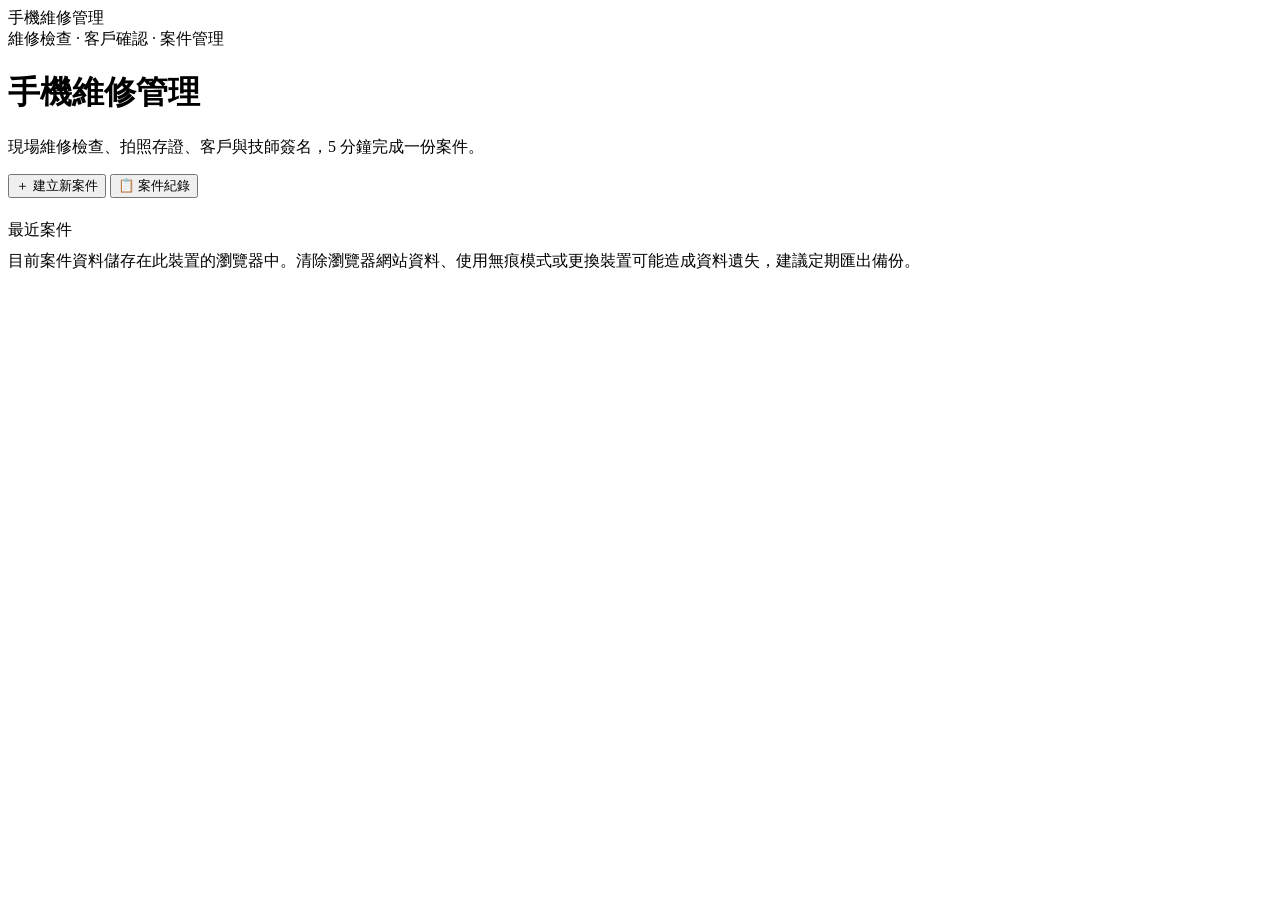
==== index.html @ 0b681167 "Add index.html" ====
<!DOCTYPE html>
<html lang="zh-Hant">
<head>
<meta charset="UTF-8" />
<meta name="viewport" content="width=device-width, initial-scale=1, viewport-fit=cover, maximum-scale=1" />
<title>手機維修管理</title>
<link rel="stylesheet" href="css/style.css" />
</head>
<body>
<div class="app-shell">

  <div class="topbar">
    <div class="topbar-row">
      <div class="topbar-titles">
        <div class="topbar-brand" id="brandLabel"></div>
        <div class="topbar-title">手機維修管理</div>
        <div class="topbar-sub">維修檢查 · 客戶確認 · 案件管理</div>
      </div>
    </div>
  </div>

  <div class="home-hero">
    <div class="brand" id="brandLabel2"></div>
    <h1>手機維修管理</h1>
    <p>現場維修檢查、拍照存證、客戶與技師簽名，5 分鐘完成一份案件。</p>
    <div class="draft-banner" id="draftBanner" style="display:none;">
      <span id="draftBannerText"></span>
      <button class="btn btn-sm btn-secondary" id="draftBannerBtn" type="button">查看</button>
    </div>
  </div>

  <div class="page-pad">
    <div class="stack">
      <button class="btn btn-primary" id="btnNewCase" type="button">
        <span class="btn-icon">＋</span> 建立新案件
      </button>
      <button class="btn btn-dark" id="btnRecords" type="button">📋 案件紀錄</button>
      <button class="btn btn-secondary" id="btnContinueDraft" type="button" style="display:none;">✏️ 繼續未完成案件</button>
    </div>

    <div class="section" style="margin-top:22px;">
      <div class="card-title" style="margin-bottom:10px;">最近案件</div>
      <div id="recentList" class="stack"></div>
    </div>

    <div class="storage-warning" style="margin-top:6px;">
      目前案件資料儲存在此裝置的瀏覽器中。清除瀏覽器網站資料、使用無痕模式或更換裝置可能造成資料遺失，建議定期匯出備份。
    </div>
  </div>
</div>

<script src="js/config.js"></script>
<script src="js/utils.js"></script>
<script src="js/db.js"></script>
<script src="js/home.js"></script>
</body>
</html>
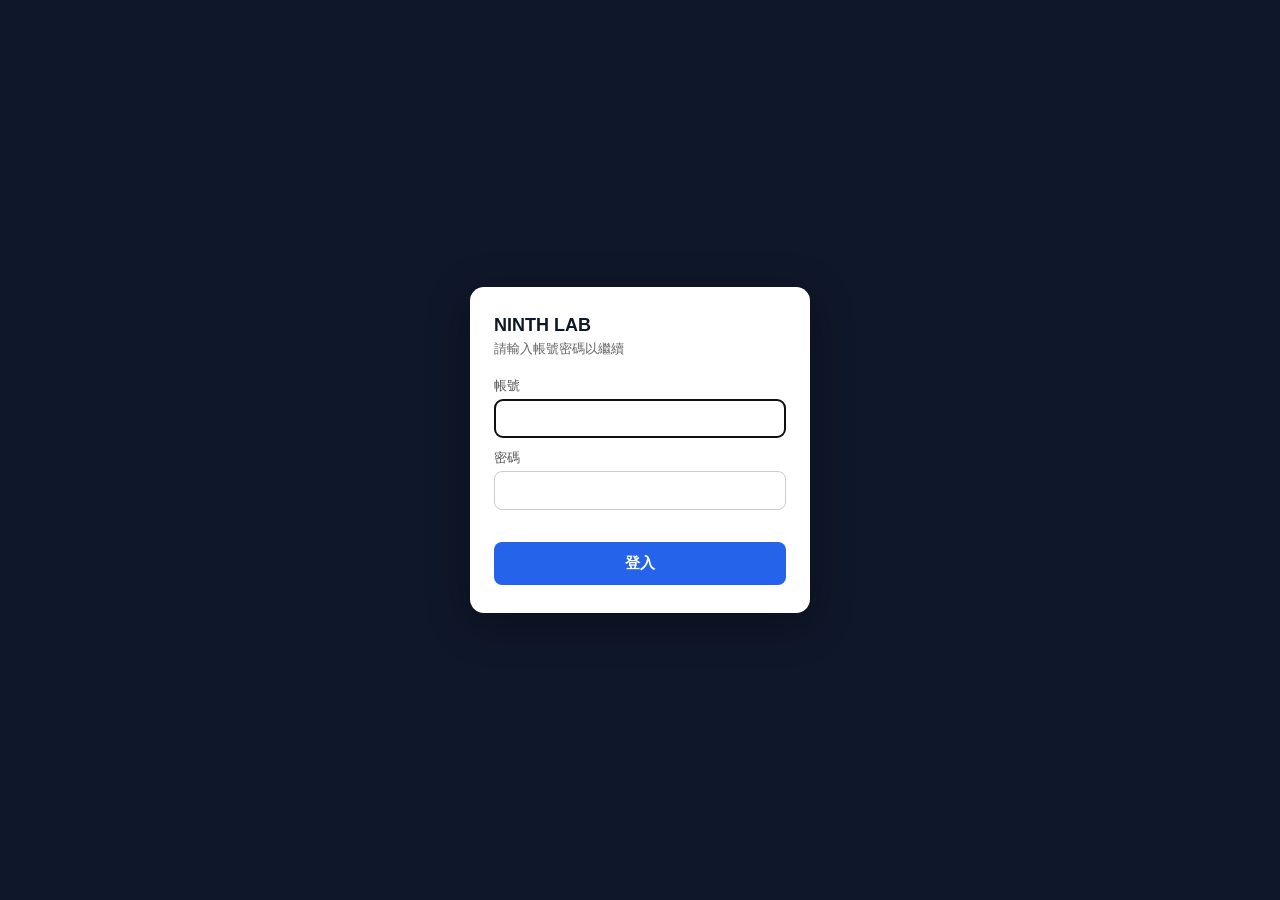
==== commit 71c13492: "Add files via upload" ====
--- a/index.html
+++ b/index.html
@@ -3,6 +3,7 @@
 <head>
 <meta charset="UTF-8" />
 <meta name="viewport" content="width=device-width, initial-scale=1, viewport-fit=cover, maximum-scale=1" />
+<script src="js/auth.js"></script>
 <title>手機維修管理</title>
 <link rel="stylesheet" href="css/style.css" />
 </head>
--- a/css/style.css
+++ b/css/style.css
@@ -0,0 +1,365 @@
+/* ============================================================
+ * style.css - 手機維修管理系統 設計系統
+ * 風格：專業／簡潔／科技感／高級（黑・白・深灰 + 藍色主色）
+ * 原則：手機優先、大按鈕、禁止水平捲動
+ * ============================================================ */
+
+:root {
+  --c-bg: #f4f5f7;
+  --c-surface: #ffffff;
+  --c-ink: #14171f;
+  --c-ink-dim: #5c6270;
+  --c-border: #e3e5ea;
+  --c-primary: #2563eb;
+  --c-primary-dark: #1d4ed8;
+  --c-primary-tint: #eaf0ff;
+  --c-dark: #12141a;
+  --c-danger: #dc2626;
+  --c-danger-tint: #fdecec;
+  --c-success: #16a34a;
+  --c-success-tint: #eafaf0;
+  --c-warn: #d97706;
+  --c-warn-tint: #fff4e5;
+  --radius: 14px;
+  --radius-sm: 10px;
+  --shadow: 0 2px 10px rgba(20, 23, 31, 0.06);
+  --shadow-lg: 0 8px 28px rgba(20, 23, 31, 0.14);
+  --tap: 52px; /* 最小觸控高度 */
+}
+
+* { box-sizing: border-box; }
+html, body { margin: 0; padding: 0; }
+html { -webkit-text-size-adjust: 100%; overflow-x: hidden; }
+body {
+  font-family: -apple-system, BlinkMacSystemFont, "Segoe UI", "PingFang TC", "Noto Sans TC", "Microsoft JhengHei", sans-serif;
+  background: var(--c-bg);
+  color: var(--c-ink);
+  overflow-x: hidden;
+  width: 100%;
+  -webkit-font-smoothing: antialiased;
+}
+img { max-width: 100%; }
+button { font-family: inherit; }
+a { color: var(--c-primary); text-decoration: none; }
+
+.app-shell {
+  max-width: 720px;
+  margin: 0 auto;
+  min-height: 100vh;
+  background: var(--c-bg);
+  padding-bottom: 90px;
+  position: relative;
+}
+
+/* ---------------- Header ---------------- */
+.topbar {
+  background: var(--c-dark);
+  color: #fff;
+  padding: 18px 18px 16px;
+  position: sticky;
+  top: 0;
+  z-index: 30;
+  box-shadow: var(--shadow);
+}
+.topbar-row { display: flex; align-items: center; gap: 10px; }
+.topbar-back {
+  width: 38px; height: 38px; flex: none;
+  display: flex; align-items: center; justify-content: center;
+  border-radius: 10px; background: rgba(255,255,255,0.08);
+  border: none; color: #fff; font-size: 18px; cursor: pointer;
+}
+.topbar-titles { flex: 1; min-width: 0; }
+.topbar-brand { font-size: 12px; letter-spacing: 0.14em; text-transform: uppercase; color: #8ea2ff; font-weight: 600; }
+.topbar-title { font-size: 19px; font-weight: 700; margin-top: 2px; white-space: nowrap; overflow: hidden; text-overflow: ellipsis; }
+.topbar-sub { font-size: 12.5px; color: rgba(255,255,255,0.55); margin-top: 2px; }
+.topbar-case { font-size: 12.5px; color: #8ea2ff; font-weight: 600; letter-spacing: 0.03em; }
+
+/* ---------------- Layout helpers ---------------- */
+.page-pad { padding: 18px 18px 8px; }
+.section { margin-bottom: 18px; }
+.card {
+  background: var(--c-surface);
+  border-radius: var(--radius);
+  padding: 18px;
+  box-shadow: var(--shadow);
+  border: 1px solid var(--c-border);
+}
+.card + .card { margin-top: 14px; }
+.card-title { font-size: 15.5px; font-weight: 700; margin: 0 0 4px; color: var(--c-ink); }
+.card-hint { font-size: 12.5px; color: var(--c-ink-dim); margin: 0 0 14px; }
+.stack { display: flex; flex-direction: column; gap: 12px; }
+.row-between { display: flex; align-items: center; justify-content: space-between; gap: 10px; }
+
+/* ---------------- Buttons ---------------- */
+.btn {
+  display: inline-flex; align-items: center; justify-content: center;
+  gap: 8px;
+  min-height: var(--tap);
+  padding: 12px 20px;
+  border-radius: 12px;
+  font-size: 15.5px;
+  font-weight: 600;
+  border: none;
+  cursor: pointer;
+  width: 100%;
+  transition: transform 0.05s ease, opacity 0.15s ease;
+  -webkit-tap-highlight-color: transparent;
+}
+.btn:active { transform: scale(0.98); }
+.btn-primary { background: var(--c-primary); color: #fff; }
+.btn-primary:hover { background: var(--c-primary-dark); }
+.btn-dark { background: var(--c-dark); color: #fff; }
+.btn-secondary { background: #eef0f4; color: var(--c-ink); }
+.btn-outline { background: transparent; color: var(--c-primary); border: 1.5px solid var(--c-primary); }
+.btn-danger { background: var(--c-danger); color: #fff; }
+.btn-success { background: var(--c-success); color: #fff; }
+.btn-line { background: #06c755; color: #fff; }
+.btn-sm { min-height: 40px; padding: 8px 14px; font-size: 13.5px; width: auto; }
+.btn-block-group { display: flex; flex-direction: column; gap: 10px; }
+.btn[disabled] { opacity: 0.45; cursor: not-allowed; }
+.btn-icon { font-size: 18px; line-height: 1; }
+
+/* ---------------- Home ---------------- */
+.home-hero { padding: 26px 18px 6px; text-align: left; }
+.home-hero .brand { font-size: 12.5px; letter-spacing: 0.16em; text-transform: uppercase; color: var(--c-primary); font-weight: 700; }
+.home-hero h1 { font-size: 24px; margin: 6px 0 4px; }
+.home-hero p { font-size: 13.5px; color: var(--c-ink-dim); margin: 0; }
+.draft-banner {
+  margin-top: 14px;
+  background: var(--c-warn-tint);
+  border: 1px solid #f3d9ac;
+  color: #8a5a06;
+  border-radius: var(--radius-sm);
+  padding: 12px 14px;
+  font-size: 13.5px;
+  font-weight: 600;
+  display: flex; align-items: center; justify-content: space-between; gap: 10px;
+}
+
+/* ---------------- Case list items ---------------- */
+.case-item {
+  display: flex; align-items: center; gap: 12px;
+  background: var(--c-surface);
+  border: 1px solid var(--c-border);
+  border-radius: var(--radius-sm);
+  padding: 13px 14px;
+  cursor: pointer;
+}
+.case-item:active { background: #f7f8fb; }
+.case-item-main { flex: 1; min-width: 0; }
+.case-item-id { font-weight: 700; font-size: 14.5px; color: var(--c-ink); }
+.case-item-meta { font-size: 12.5px; color: var(--c-ink-dim); margin-top: 3px; white-space: nowrap; overflow: hidden; text-overflow: ellipsis; }
+.case-item-arrow { color: #c3c7d1; font-size: 18px; }
+
+.status-badge {
+  font-size: 11.5px; font-weight: 700; padding: 4px 9px; border-radius: 999px;
+  white-space: nowrap; flex: none;
+}
+.status-draft { background: #eef0f4; color: #5c6270; }
+.status-progress { background: var(--c-warn-tint); color: #a6620a; }
+.status-pending { background: var(--c-primary-tint); color: var(--c-primary-dark); }
+.status-done { background: var(--c-success-tint); color: #157a3b; }
+
+/* ---------------- Search / Filter ---------------- */
+.search-bar {
+  display: flex; gap: 8px; align-items: center;
+  background: var(--c-surface); border: 1px solid var(--c-border);
+  border-radius: var(--radius-sm); padding: 4px 6px 4px 14px;
+}
+.search-bar input {
+  flex: 1; border: none; outline: none; font-size: 15px; padding: 12px 4px; background: transparent;
+  min-width: 0;
+}
+.filter-chips { display: flex; gap: 8px; overflow-x: auto; padding: 2px 0 4px; -ms-overflow-style: none; scrollbar-width: none; }
+.filter-chips::-webkit-scrollbar { display: none; }
+.chip {
+  flex: none; padding: 9px 15px; border-radius: 999px; font-size: 13px; font-weight: 600;
+  background: var(--c-surface); border: 1px solid var(--c-border); color: var(--c-ink-dim); cursor: pointer;
+}
+.chip.active { background: var(--c-dark); color: #fff; border-color: var(--c-dark); }
+
+/* ---------------- Form elements ---------------- */
+.field { margin-bottom: 16px; }
+.field label { display: block; font-size: 13.5px; font-weight: 700; color: var(--c-ink); margin-bottom: 7px; }
+.field .field-hint { font-size: 12px; color: var(--c-ink-dim); margin-top: 5px; }
+.input, textarea.input, select.input {
+  width: 100%;
+  min-height: var(--tap);
+  padding: 12px 14px;
+  border-radius: var(--radius-sm);
+  border: 1.5px solid var(--c-border);
+  font-size: 15.5px;
+  background: var(--c-surface);
+  color: var(--c-ink);
+}
+.input:focus, textarea.input:focus { outline: none; border-color: var(--c-primary); }
+.input[readonly] { background: #f0f1f4; color: var(--c-ink-dim); font-weight: 700; }
+textarea.input { min-height: 84px; resize: vertical; font-family: inherit; }
+.input-prefix-group { display: flex; align-items: stretch; }
+.input-prefix { display: flex; align-items: center; padding: 0 14px; background: #eef0f4; border: 1.5px solid var(--c-border); border-right: none; border-radius: var(--radius-sm) 0 0 var(--radius-sm); font-weight: 700; color: var(--c-ink-dim); }
+.input-prefix-group .input { border-radius: 0 var(--radius-sm) var(--radius-sm) 0; }
+
+/* ---------------- Big tap choice groups (單選 / 多選) ---------------- */
+.choice-group { display: flex; flex-wrap: wrap; gap: 9px; }
+.choice-btn {
+  flex: 1 1 auto;
+  min-width: 84px;
+  min-height: 50px;
+  border-radius: var(--radius-sm);
+  border: 1.6px solid var(--c-border);
+  background: var(--c-surface);
+  color: var(--c-ink);
+  font-size: 14.5px;
+  font-weight: 600;
+  padding: 10px 14px;
+  cursor: pointer;
+  display: flex; align-items: center; justify-content: center; text-align: center;
+  gap: 6px;
+}
+.choice-btn.selected { border-color: var(--c-primary); background: var(--c-primary-tint); color: var(--c-primary-dark); }
+.choice-btn.selected.warn { border-color: var(--c-danger); background: var(--c-danger-tint); color: var(--c-danger); }
+.choice-btn.selected.ok { border-color: var(--c-success); background: var(--c-success-tint); color: #157a3b; }
+.choice-row { margin-bottom: 14px; }
+.choice-row-label { font-size: 14px; font-weight: 700; margin-bottom: 8px; display: flex; align-items: center; gap: 8px; }
+.choice-note {
+  margin-top: 8px;
+}
+
+/* 三態檢查（正常／異常／無法測試）列表項 */
+.check-item { border: 1.5px solid var(--c-border); border-radius: var(--radius-sm); padding: 12px 14px; margin-bottom: 10px; background: var(--c-surface); }
+.check-item-title { font-weight: 700; font-size: 14.5px; margin-bottom: 9px; }
+.check-item .choice-group .choice-btn { min-height: 44px; font-size: 13.5px; padding: 8px 6px; }
+
+/* 大型可點擊 checkbox 區塊 */
+.tap-check {
+  display: flex; align-items: center; gap: 12px;
+  border: 1.6px solid var(--c-border); border-radius: var(--radius-sm);
+  padding: 13px 14px; min-height: var(--tap); cursor: pointer;
+  background: var(--c-surface);
+}
+.tap-check.checked { border-color: var(--c-primary); background: var(--c-primary-tint); }
+.tap-check .box {
+  width: 24px; height: 24px; border-radius: 7px; border: 2px solid #c3c7d1;
+  flex: none; display: flex; align-items: center; justify-content: center; color: #fff; font-size: 15px; background: #fff;
+}
+.tap-check.checked .box { background: var(--c-primary); border-color: var(--c-primary); }
+.tap-check .label { font-size: 14.5px; font-weight: 600; flex: 1; }
+.tap-check-list { display: flex; flex-direction: column; gap: 9px; }
+
+/* ---------------- Photos ---------------- */
+.photo-grid { display: grid; grid-template-columns: repeat(2, 1fr); gap: 12px; }
+.photo-slot {
+  border: 1.6px dashed var(--c-border);
+  border-radius: var(--radius-sm);
+  aspect-ratio: 4 / 3;
+  display: flex; flex-direction: column; align-items: center; justify-content: center;
+  gap: 6px; background: #fafbfc; position: relative; overflow: hidden;
+  cursor: pointer;
+}
+.photo-slot .plus-icon { font-size: 26px; color: var(--c-primary); }
+.photo-slot .slot-label { font-size: 12.5px; color: var(--c-ink-dim); font-weight: 700; text-align: center; padding: 0 6px; }
+.photo-slot .slot-required { color: var(--c-danger); }
+.photo-slot img { position: absolute; inset: 0; width: 100%; height: 100%; object-fit: cover; }
+.photo-slot .photo-actions {
+  position: absolute; bottom: 0; left: 0; right: 0;
+  display: flex; gap: 4px; padding: 5px; background: rgba(0,0,0,0.45);
+}
+.photo-slot .photo-actions button {
+  flex: 1; background: rgba(255,255,255,0.92); border: none; border-radius: 6px;
+  font-size: 11px; font-weight: 700; padding: 6px 2px; color: var(--c-ink); cursor: pointer;
+}
+.photo-slot input[type=file] { display: none; }
+
+/* ---------------- Signature pad ---------------- */
+.sig-wrap { border: 1.6px solid var(--c-border); border-radius: var(--radius-sm); overflow: hidden; background: #fff; }
+.sig-canvas { width: 100%; height: 180px; display: block; touch-action: none; background: #fff; }
+.sig-actions { display: flex; gap: 10px; margin-top: 10px; }
+.sig-status { font-size: 12.5px; margin-top: 8px; font-weight: 600; }
+.sig-status.pending { color: var(--c-warn); }
+.sig-status.done { color: var(--c-success); }
+
+/* ---------------- Bottom fixed nav ---------------- */
+.bottom-nav {
+  position: fixed; left: 0; right: 0; bottom: 0;
+  max-width: 720px; margin: 0 auto;
+  background: rgba(255,255,255,0.97);
+  backdrop-filter: blur(6px);
+  border-top: 1px solid var(--c-border);
+  padding: 10px 14px calc(10px + env(safe-area-inset-bottom));
+  display: flex; gap: 10px; z-index: 40;
+  box-shadow: 0 -4px 16px rgba(20,23,31,0.06);
+}
+.bottom-nav .btn { flex: 1; }
+.step-progress { display: flex; gap: 4px; padding: 10px 18px 0; }
+.step-progress .dot { flex: 1; height: 4px; border-radius: 3px; background: var(--c-border); }
+.step-progress .dot.active { background: var(--c-primary); }
+.step-progress .dot.done { background: #9db8fb; }
+.step-label { padding: 8px 18px 0; font-size: 12.5px; color: var(--c-ink-dim); font-weight: 600; }
+
+/* ---------------- Toast / errors ---------------- */
+.toast {
+  position: fixed; left: 50%; bottom: 96px; transform: translateX(-50%) translateY(10px);
+  background: var(--c-dark); color: #fff; padding: 12px 18px; border-radius: 10px;
+  font-size: 13.5px; font-weight: 600; opacity: 0; transition: all 0.2s ease; z-index: 100;
+  max-width: 88%; text-align: center; pointer-events: none;
+}
+.toast.show { opacity: 1; transform: translateX(-50%) translateY(0); }
+.toast-error { background: var(--c-danger); }
+.toast-success { background: var(--c-success); }
+
+.form-error-bar {
+  position: fixed; top: 70px; left: 50%; transform: translateX(-50%) translateY(-10px);
+  max-width: 88%; background: var(--c-danger); color: #fff; padding: 11px 16px; border-radius: 10px;
+  font-size: 13.5px; font-weight: 700; opacity: 0; transition: all 0.2s ease; z-index: 100; text-align: center;
+}
+.form-error-bar.show { opacity: 1; transform: translateX(-50%) translateY(0); }
+
+/* ---------------- Modal ---------------- */
+.modal-overlay {
+  position: fixed; inset: 0; background: rgba(10,12,18,0.55);
+  display: flex; align-items: center; justify-content: center; z-index: 200; padding: 20px;
+}
+.modal-box { background: #fff; border-radius: 16px; padding: 22px; max-width: 340px; width: 100%; box-shadow: var(--shadow-lg); }
+.modal-message { font-size: 15px; font-weight: 600; margin: 0 0 18px; text-align: center; white-space: pre-line; }
+.modal-actions { display: flex; gap: 10px; }
+.modal-actions .btn { width: auto; flex: 1; }
+
+/* ---------------- Summary / review ---------------- */
+.summary-block { border-bottom: 1px solid var(--c-border); padding-bottom: 14px; margin-bottom: 14px; }
+.summary-block:last-child { border-bottom: none; margin-bottom: 0; }
+.summary-block h3 { font-size: 14px; color: var(--c-primary); margin: 0 0 10px; }
+.summary-row { display: flex; justify-content: space-between; gap: 10px; font-size: 13.5px; padding: 5px 0; }
+.summary-row .k { color: var(--c-ink-dim); flex: none; width: 100px; }
+.summary-row .v { flex: 1; text-align: right; font-weight: 600; word-break: break-word; }
+.summary-photo-strip { display: flex; gap: 8px; overflow-x: auto; padding-top: 4px; }
+.summary-photo-strip img { width: 74px; height: 74px; object-fit: cover; border-radius: 8px; flex: none; border: 1px solid var(--c-border); }
+.summary-sig-strip { display: flex; gap: 12px; }
+.summary-sig-strip .sig-box { flex: 1; border: 1px solid var(--c-border); border-radius: 10px; padding: 6px; text-align: center; }
+.summary-sig-strip img { max-height: 60px; }
+.summary-sig-strip .sig-cap { font-size: 11.5px; color: var(--c-ink-dim); margin-top: 4px; font-weight: 700; }
+
+/* ---------------- Completion page ---------------- */
+.done-icon { font-size: 54px; text-align: center; margin: 10px 0 6px; }
+.done-title { text-align: center; font-size: 19px; font-weight: 800; margin-bottom: 4px; }
+.done-caseid { text-align: center; font-size: 15px; color: var(--c-primary); font-weight: 700; margin-bottom: 20px; }
+.line-hint {
+  background: var(--c-primary-tint); color: var(--c-primary-dark); border-radius: var(--radius-sm);
+  padding: 12px 14px; font-size: 13px; font-weight: 600; text-align: center; margin-top: 10px;
+}
+.storage-warning {
+  background: var(--c-warn-tint); border: 1px solid #f3d9ac; color: #8a5a06;
+  border-radius: var(--radius-sm); padding: 12px 14px; font-size: 12.5px; line-height: 1.5;
+}
+
+/* ---------------- Empty state ---------------- */
+.empty-state { text-align: center; padding: 40px 20px; color: var(--c-ink-dim); }
+.empty-state .icon { font-size: 40px; margin-bottom: 10px; }
+
+/* ---------------- Detail read-only ---------------- */
+.readonly-lock { background: #eef0f4; color: var(--c-ink-dim); font-size: 12.5px; padding: 10px 14px; border-radius: var(--radius-sm); margin-bottom: 14px; font-weight: 600; text-align: center; }
+
+@media print {
+  .topbar, .bottom-nav, .no-print { display: none !important; }
+  .app-shell { padding-bottom: 0; max-width: none; }
+  body { background: #fff; }
+}
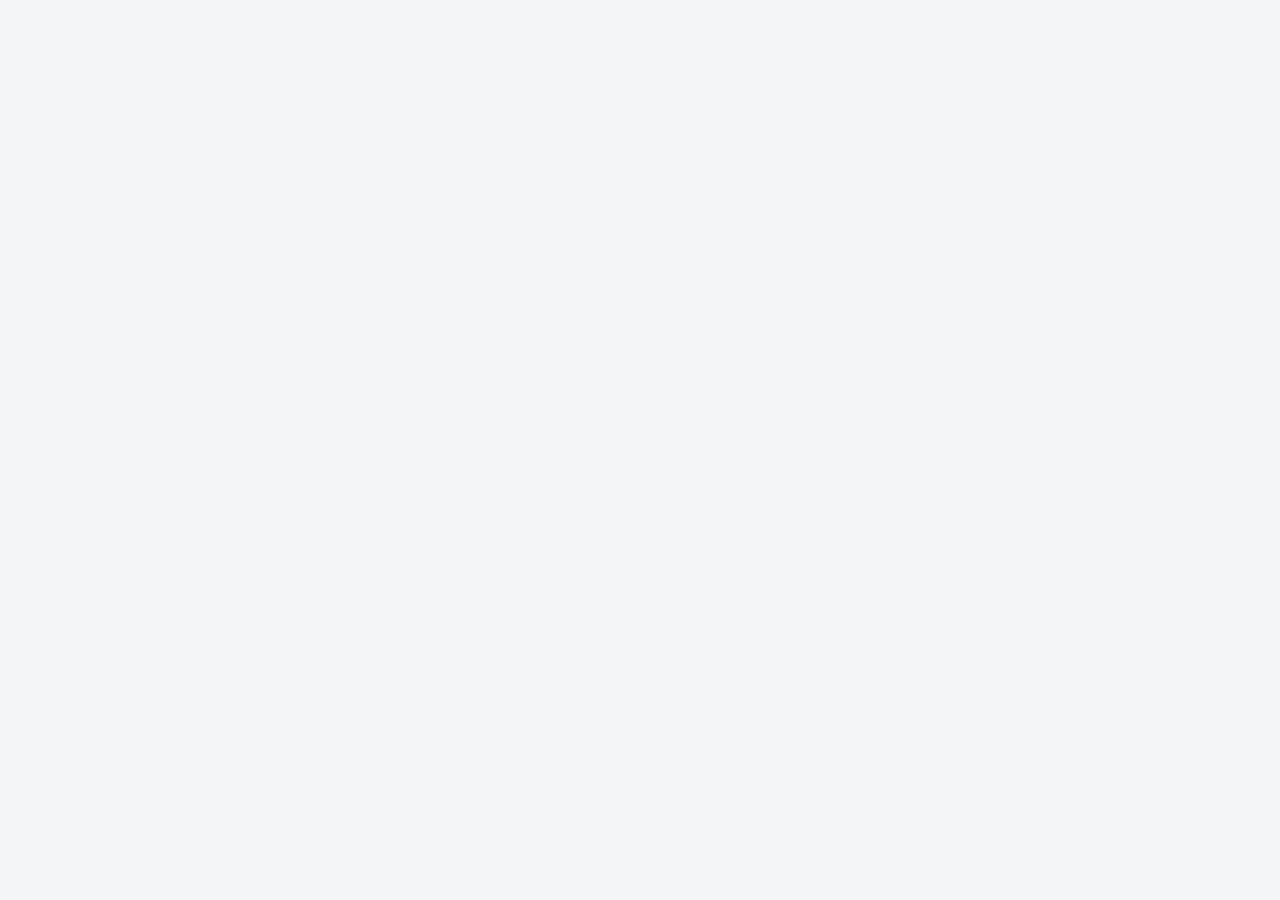
==== commit b19cd910: "Add files via upload" ====
--- a/index.html
+++ b/index.html
@@ -3,6 +3,10 @@
 <head>
 <meta charset="UTF-8" />
 <meta name="viewport" content="width=device-width, initial-scale=1, viewport-fit=cover, maximum-scale=1" />
+<script src="https://www.gstatic.com/firebasejs/12.18.0/firebase-app-compat.js"></script>
+<script src="https://www.gstatic.com/firebasejs/12.18.0/firebase-firestore-compat.js"></script>
+<script src="https://www.gstatic.com/firebasejs/12.18.0/firebase-auth-compat.js"></script>
+<script src="js/firebase-init.js"></script>
 <script src="js/auth.js"></script>
 <title>手機維修管理</title>
 <link rel="stylesheet" href="css/style.css" />
@@ -45,7 +49,7 @@
     </div>
 
     <div class="storage-warning" style="margin-top:6px;">
-      目前案件資料儲存在此裝置的瀏覽器中。清除瀏覽器網站資料、使用無痕模式或更換裝置可能造成資料遺失，建議定期匯出備份。
+      案件資料已同步至雲端，登入同一組帳號即可在不同裝置查看與繼續編輯，建議仍定期匯出備份。
     </div>
   </div>
 </div>
